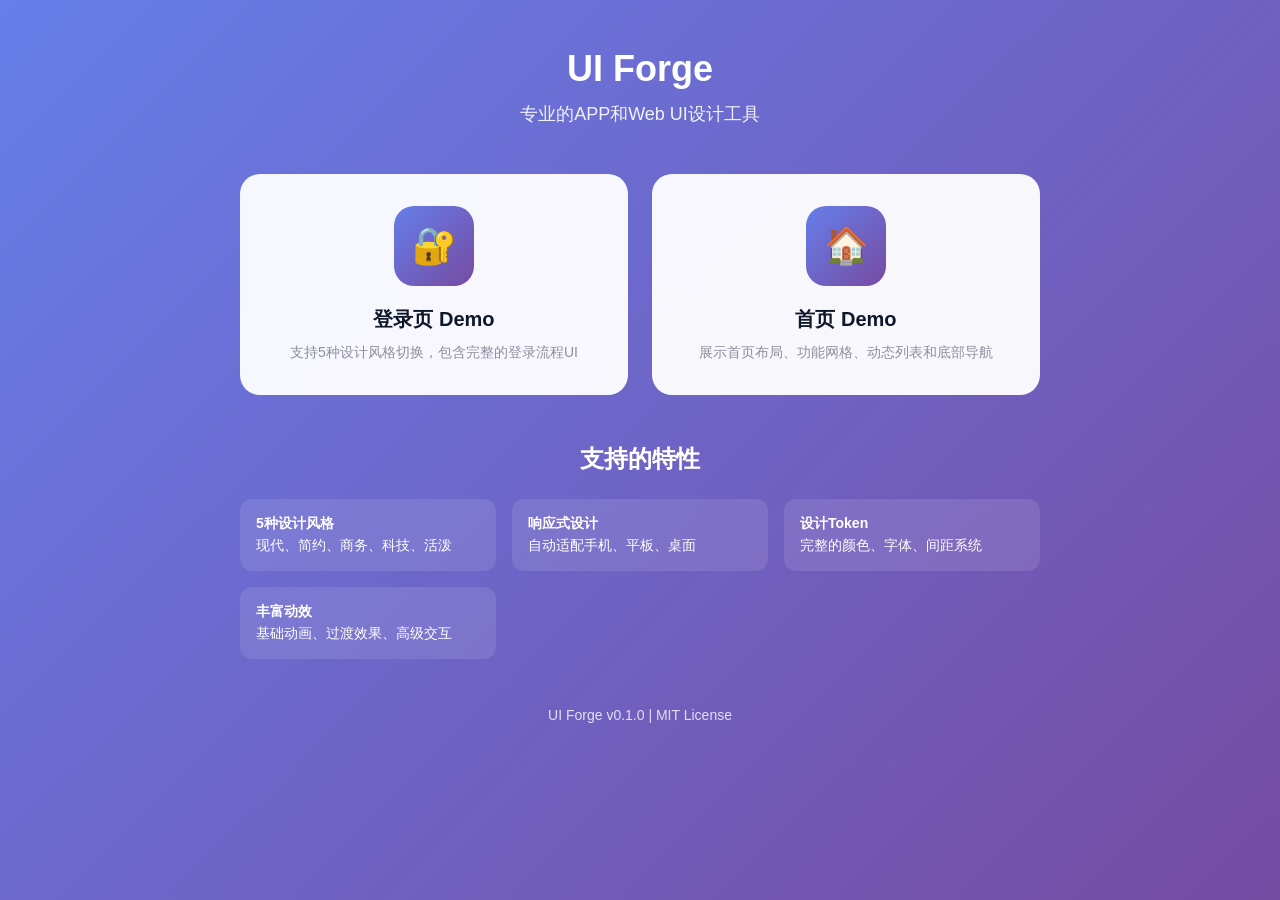
==== demo/index.html @ 966e9d7d "Release 0.1.0" ====
<!DOCTYPE html>
<html lang="zh-CN">
<head>
    <meta charset="UTF-8">
    <meta name="viewport" content="width=device-width, initial-scale=1.0">
    <title>UI Forge - Demo</title>
    <style>
        :root {
            --primary-color: #667eea;
            --secondary-color: #764ba2;
            --neutral-100: #f1f5f9;
            --neutral-900: #0f172a;
            --font-family: -apple-system, BlinkMacSystemFont, 'SF Pro Display', 'Helvetica Neue', sans-serif;
        }

        * {
            margin: 0;
            padding: 0;
            box-sizing: border-box;
        }

        body {
            font-family: var(--font-family);
            min-height: 100vh;
            background: linear-gradient(135deg, var(--primary-color) 0%, var(--secondary-color) 100%);
            display: flex;
            flex-direction: column;
            align-items: center;
            padding: 48px 24px;
        }

        .header {
            text-align: center;
            color: white;
            margin-bottom: 48px;
        }

        .header h1 {
            font-size: 36px;
            font-weight: 700;
            margin-bottom: 12px;
        }

        .header p {
            font-size: 18px;
            opacity: 0.9;
        }

        .demo-grid {
            display: grid;
            grid-template-columns: repeat(auto-fit, minmax(300px, 1fr));
            gap: 24px;
            max-width: 800px;
            width: 100%;
        }

        .demo-card {
            background: rgba(255, 255, 255, 0.95);
            backdrop-filter: blur(20px);
            border-radius: 20px;
            padding: 32px;
            text-align: center;
            transition: all 0.3s ease;
            text-decoration: none;
            color: inherit;
        }

        .demo-card:hover {
            transform: translateY(-4px);
            box-shadow: 0 12px 40px rgba(0, 0, 0, 0.15);
        }

        .demo-icon {
            width: 80px;
            height: 80px;
            margin: 0 auto 20px;
            background: linear-gradient(135deg, var(--primary-color) 0%, var(--secondary-color) 100%);
            border-radius: 20px;
            display: flex;
            align-items: center;
            justify-content: center;
            font-size: 36px;
        }

        .demo-title {
            font-size: 20px;
            font-weight: 600;
            color: var(--neutral-900);
            margin-bottom: 8px;
        }

        .demo-desc {
            font-size: 14px;
            color: #8e8ea0;
            line-height: 1.6;
        }

        .features {
            margin-top: 48px;
            max-width: 800px;
            width: 100%;
        }

        .features h2 {
            color: white;
            font-size: 24px;
            text-align: center;
            margin-bottom: 24px;
        }

        .feature-list {
            display: grid;
            grid-template-columns: repeat(auto-fit, minmax(200px, 1fr));
            gap: 16px;
        }

        .feature-item {
            background: rgba(255, 255, 255, 0.1);
            border-radius: 12px;
            padding: 16px;
            color: white;
            font-size: 14px;
        }

        .feature-item strong {
            display: block;
            margin-bottom: 4px;
        }

        .footer {
            margin-top: 48px;
            color: white;
            opacity: 0.8;
            font-size: 14px;
        }

        @media (max-width: 767px) {
            .header h1 {
                font-size: 28px;
            }

            .header p {
                font-size: 16px;
            }

            .demo-grid {
                grid-template-columns: 1fr;
            }
        }
    </style>
</head>
<body>
    <div class="header">
        <h1>UI Forge</h1>
        <p>专业的APP和Web UI设计工具</p>
    </div>

    <div class="demo-grid">
        <a href="login-demo.html" class="demo-card">
            <div class="demo-icon">🔐</div>
            <h3 class="demo-title">登录页 Demo</h3>
            <p class="demo-desc">支持5种设计风格切换，包含完整的登录流程UI</p>
        </a>

        <a href="home-demo.html" class="demo-card">
            <div class="demo-icon">🏠</div>
            <h3 class="demo-title">首页 Demo</h3>
            <p class="demo-desc">展示首页布局、功能网格、动态列表和底部导航</p>
        </a>
    </div>

    <div class="features">
        <h2>支持的特性</h2>
        <div class="feature-list">
            <div class="feature-item">
                <strong>5种设计风格</strong>
                现代、简约、商务、科技、活泼
            </div>
            <div class="feature-item">
                <strong>响应式设计</strong>
                自动适配手机、平板、桌面
            </div>
            <div class="feature-item">
                <strong>设计Token</strong>
                完整的颜色、字体、间距系统
            </div>
            <div class="feature-item">
                <strong>丰富动效</strong>
                基础动画、过渡效果、高级交互
            </div>
        </div>
    </div>

    <div class="footer">
        <p>UI Forge v0.1.0 | MIT License</p>
    </div>
</body>
</html>
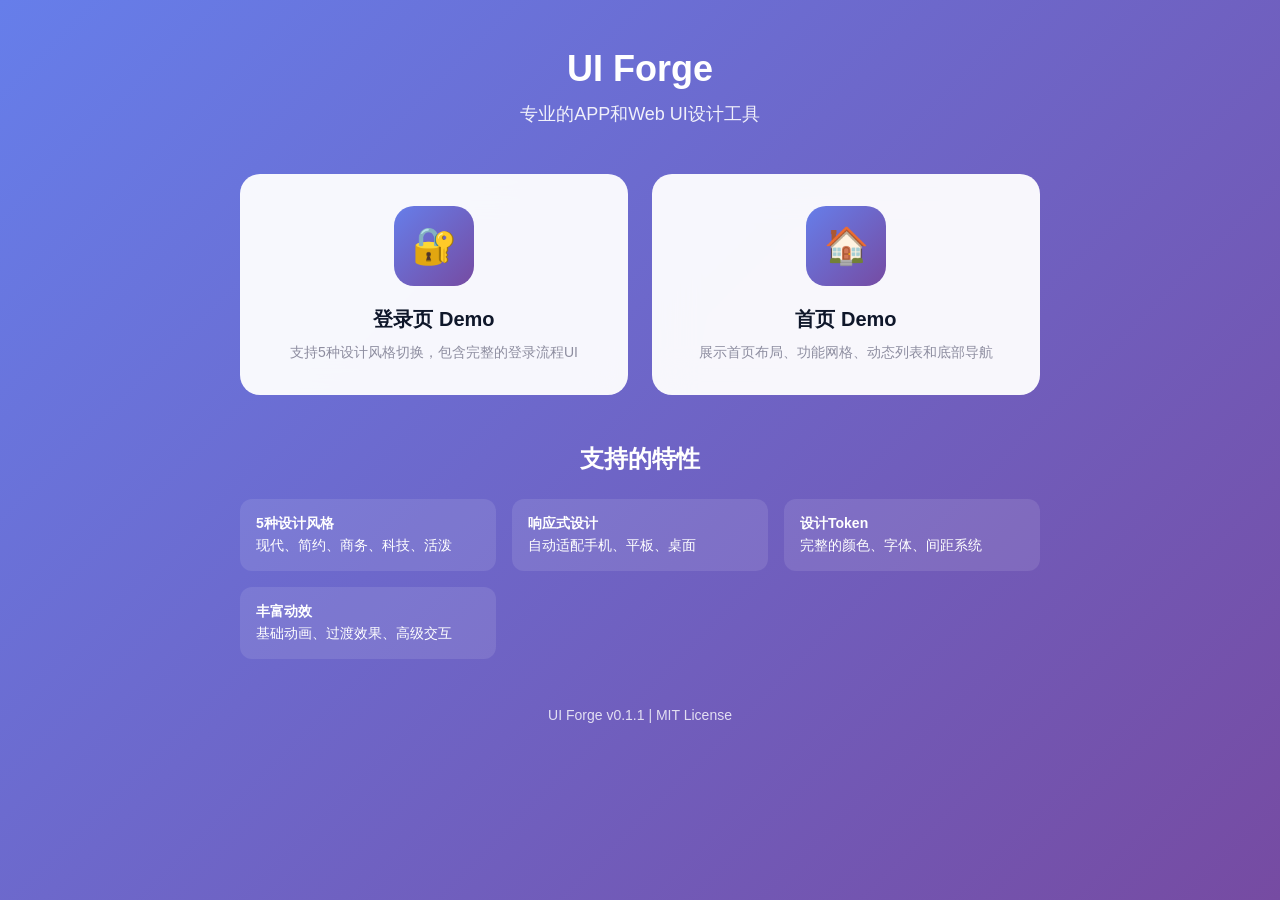
==== commit 776b0f92: "Release 0.1.1" ====
--- a/demo/index.html
+++ b/demo/index.html
@@ -192,7 +192,7 @@
     </div>
 
     <div class="footer">
-        <p>UI Forge v0.1.0 | MIT License</p>
+        <p>UI Forge v0.1.1 | MIT License</p>
     </div>
 </body>
 </html>
